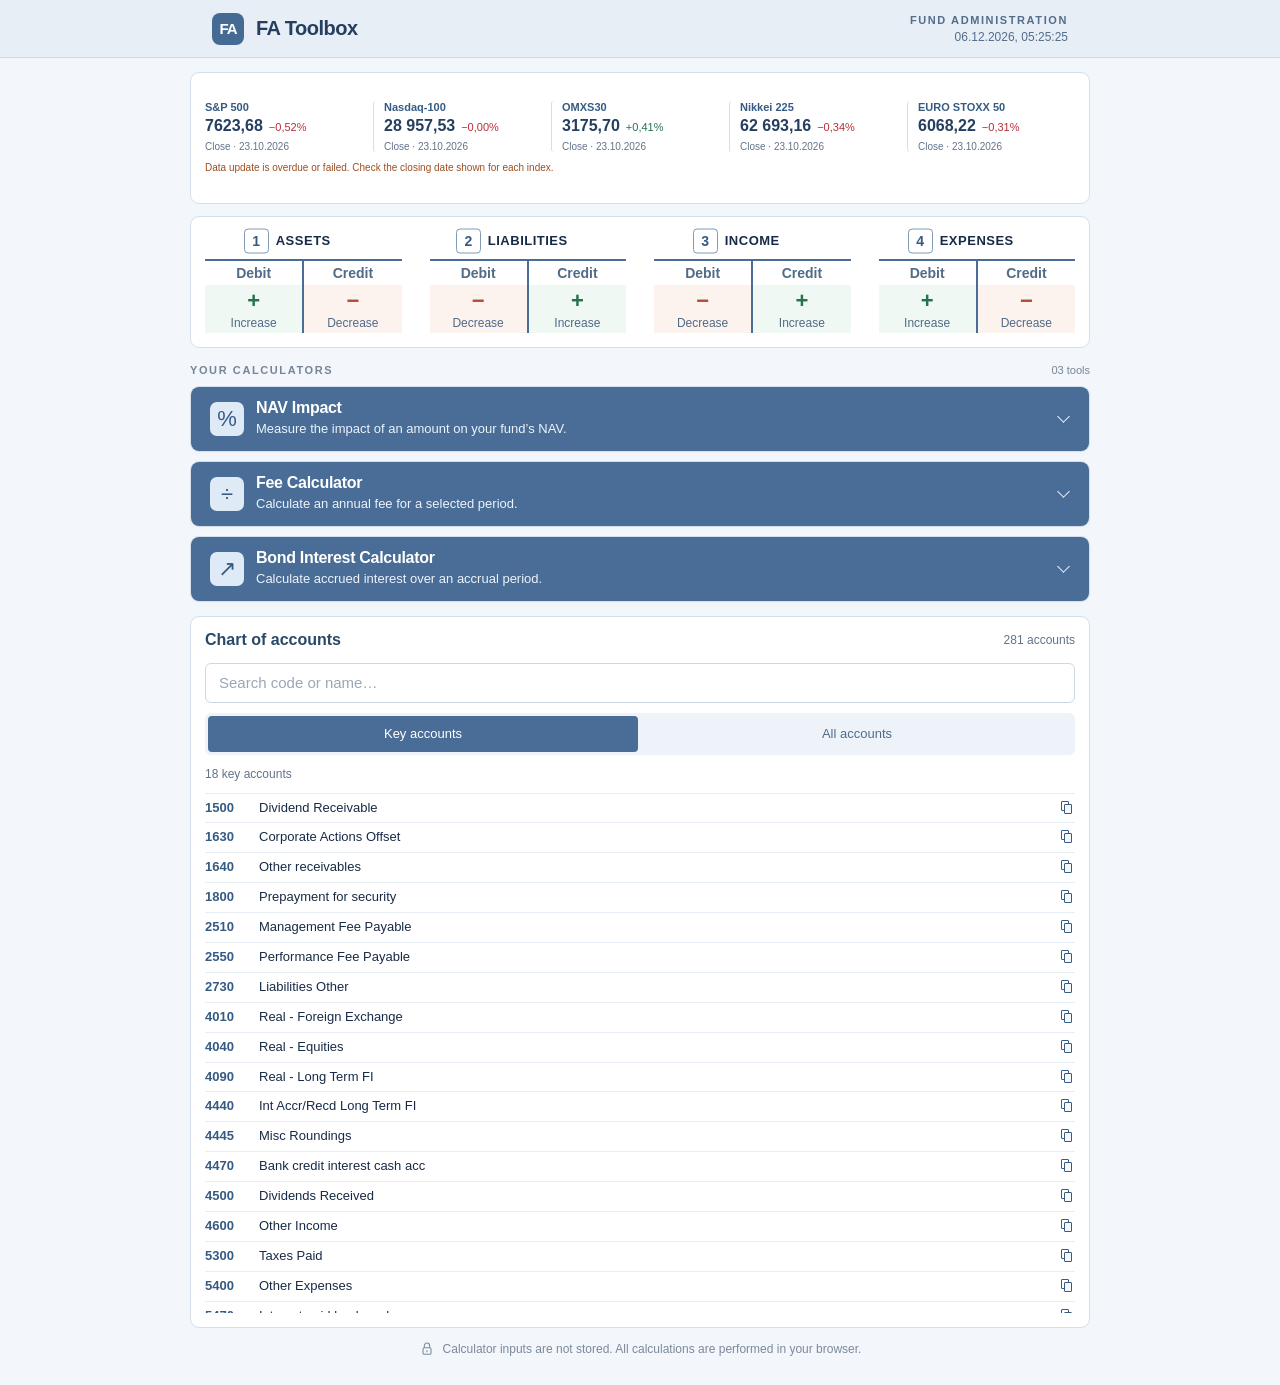
==== FAtoolbox/index.html @ 7e21cf4a "Balance index and debit-credit reference panels at equal desktop heights" ====
<!doctype html>
<html lang="en">
<head>
  <meta charset="utf-8">
  <meta name="viewport" content="width=device-width, initial-scale=1">
  <meta name="description" content="Simple, private calculators for NAV impact, annual fees and accrued bond interest.">
  <title>FA Toolbox</title>
  <link rel="icon" href="data:image/svg+xml,%3Csvg xmlns='http://www.w3.org/2000/svg' viewBox='0 0 40 40'%3E%3Crect width='40' height='40' rx='10' fill='%232557df'/%3E%3Cpath d='M12 29V11h17v4H17v4h10v4H17v6' fill='white'/%3E%3C/svg%3E">
  <link rel="stylesheet" href="css/style.css?v=20261026-6">
  <script src="js/utils.js" defer></script>
  <script src="js/calculators/nav-impact.js" defer></script>
  <script src="js/calculators/fee-calculator.js" defer></script>
  <script src="js/calculators/bond-interest.js" defer></script>
  <script src="data/accounts.js" defer></script>
  <script src="js/chart-of-accounts.js?v=20261026-1" defer></script>
  <script src="js/indices-chart.js?v=20261026-5" defer></script>
  <script src="js/app.js?v=20261026-1" defer></script>
</head>
<body>
  <header class="topbar"><div class="brand"><span class="brand-mark" aria-hidden="true">FA</span><h1>FA Toolbox</h1></div><div class="topbar-info"><span class="top-note">FUND ADMINISTRATION</span><time id="current-datetime" class="current-datetime" aria-label="Local date and time"></time></div></header>
  <main class="toolbox-layout">
    <div class="workspace-column">
    <section class="indices-panel" aria-labelledby="indices-title">
      <h2 id="indices-title" class="sr-only">Previous trading-day index closes</h2>
      <div id="indices-values" class="indices-values"></div>
      <p id="indices-status" class="chart-status sr-only" role="status">Loading previous trading-day closes…</p>
    </section>
    <section class="account-reference" lang="en" aria-label="Debit and credit reference">
      <div class="accounts-panel">
        <div class="account-grid">
          <div class="account-card">
            <h3><span class="account-title-anchor"><span class="account-number">1</span><span class="account-name">Assets</span></span></h3>
            <table class="account-sides"><caption class="sr-only">Increases and decreases in assets</caption><thead><tr><th scope="col">Debit</th><th scope="col">Credit</th></tr></thead><tbody><tr><td class="increase"><span aria-hidden="true">+</span>Increase</td><td class="decrease"><span aria-hidden="true">−</span>Decrease</td></tr></tbody></table>
          </div>
          <div class="account-card">
            <h3><span class="account-title-anchor"><span class="account-number">2</span><span class="account-name">Liabilities</span></span></h3>
            <table class="account-sides"><caption class="sr-only">Increases and decreases in liabilities</caption><thead><tr><th scope="col">Debit</th><th scope="col">Credit</th></tr></thead><tbody><tr><td class="decrease"><span aria-hidden="true">−</span>Decrease</td><td class="increase"><span aria-hidden="true">+</span>Increase</td></tr></tbody></table>
          </div>
          <div class="account-card">
            <h3><span class="account-title-anchor"><span class="account-number">3</span><span class="account-name">Income</span></span></h3>
            <table class="account-sides"><caption class="sr-only">Increases and decreases in income</caption><thead><tr><th scope="col">Debit</th><th scope="col">Credit</th></tr></thead><tbody><tr><td class="decrease"><span aria-hidden="true">−</span>Decrease</td><td class="increase"><span aria-hidden="true">+</span>Increase</td></tr></tbody></table>
          </div>
          <div class="account-card">
            <h3><span class="account-title-anchor"><span class="account-number">4</span><span class="account-name">Expenses</span></span></h3>
            <table class="account-sides"><caption class="sr-only">Increases and decreases in expenses</caption><thead><tr><th scope="col">Debit</th><th scope="col">Credit</th></tr></thead><tbody><tr><td class="increase"><span aria-hidden="true">+</span>Increase</td><td class="decrease"><span aria-hidden="true">−</span>Decrease</td></tr></tbody></table>
          </div>
        </div>
      </div>
    </section>
    <div class="section-label"><span>YOUR CALCULATORS</span><span id="tool-count">00 tools</span></div>
    <div id="calculators"></div>
    <noscript><p>Please enable JavaScript to use these calculators. All calculations run in your browser.</p></noscript>
    </div>
    <aside class="chart-panel" aria-labelledby="chart-title">
      <div class="chart-header"><h2 id="chart-title">Chart of accounts</h2><span class="chart-count" id="chart-count">0 accounts</span></div>
      <label class="sr-only" for="account-search">Search all accounts by code or name</label>
      <input type="search" id="account-search" placeholder="Search code or name…" autocomplete="off" aria-controls="chart-list">
      <div class="chart-filters" role="group" aria-label="Accounts to display"><button type="button" id="chart-key" aria-pressed="true">Key accounts</button><button type="button" id="chart-all" aria-pressed="false">All accounts</button></div>
      <p class="chart-status" id="chart-status" role="status"></p>
      <ul class="chart-list" id="chart-list" aria-label="Accounts"></ul>
    </aside>
    <footer><svg viewBox="0 0 24 24" fill="none" stroke="currentColor" stroke-width="1.6" aria-hidden="true"><rect x="6" y="10" width="12" height="10" rx="2"/><path d="M8 10V7a4 4 0 0 1 8 0v3m-4 4v3"/></svg><span>Calculator inputs are not stored. All calculations are performed in your browser.</span></footer>
  </main>
  <div id="copy-notification" class="copy-notification" role="status" aria-atomic="true"></div>
</body>
</html>
---- FAtoolbox/css/style.css ----
:root {
  font-family:Inter,"Segoe UI",Arial,sans-serif;
  color:#182b46;
  background:#f3f6fa;
  font-synthesis:none;
  --blue:#386494;
  --muted:#62738a;
  --border:#d5dfeb;
}

* {
  box-sizing:border-box;
}

body {
  margin:0;
}

button,input,select {
  font:inherit;
}

button {
  cursor:pointer;
}

button:focus-visible,input:focus-visible,select:focus-visible {
  outline:3px solid #8ab0ff;
  outline-offset:3px;
}

[hidden] {
  display:none!important;
}

.topbar {
  min-height:58px;
  background:#fff;
  border-bottom:1px solid var(--border);
  padding:0 max(6%,calc((100vw - 1120px)/2));
  display:flex;
  align-items:center;
  justify-content:space-between;
}

.brand {
  display:flex;
  align-items:center;
  gap:12px;
  font-size:18px;
  font-weight:700;
  letter-spacing:-.5px;
}

.brand-mark {
  display:grid;
  place-items:center;
  width:32px;
  height:32px;
  background:var(--blue);
  color:white;
  border-radius:10px;
  font-size:15px;
  letter-spacing:-1px;
}

.top-note,.section-label {
  font-size:12px;
  font-weight:650;
  letter-spacing:1.6px;
}

.top-note {
  color:#8490a2;
  font-size:11px;
}

main {
  max-width:1032px;
  margin:auto;
  padding:16px 28px 16px;
}

h1 {
  font-size:20px;
  letter-spacing:-.5px;
  margin:0;
  font-weight:700;
}

.section-label {
  margin:16px 0 10px;
  display:flex;
  justify-content:space-between;
  color:#778498;
  font-size:11px;
}

.section-label span:last-child {
  letter-spacing:0;
  font-weight:400;
}

.calculator {
  border:1px solid var(--border);
  border-radius:14px;
  background:white;
  margin-bottom:10px;
  overflow:hidden;
  box-shadow:0 3px 8px #21375203;
}

.calculator h2 {
  margin:0;
}

.calculator:has(.accordion[aria-expanded=true]) {
  box-shadow:0 8px 28px #21375207;
}

.accordion {
  border:0;
  background:#e5edfb;
  color:inherit;
  width:100%;
  display:flex;
  align-items:center;
  gap:12px;
  padding:11px 16px;
  text-align:left;
}

.accordion:hover {
  background:#d9e5fa;
}

.accordion[aria-expanded=true] {
  background:#cfdef8;
}

.tool-icon {
  width:38px;
  height:38px;
  flex-shrink:0;
  border-radius:11px;
  background:#f0f4fb;
  display:grid;
  place-items:center;
  color:#657b9c;
  font-size:22px;
  font-weight:500;
}

.accordion[aria-expanded=true] .tool-icon {
  background:#eaf0ff;
  color:var(--blue);
}

.heading-copy {
  flex:1;
}

.heading-copy strong {
  display:block;
  font-size:16px;
  font-weight:650;
  letter-spacing:-.3px;
}

.heading-copy small {
  display:block;
  font-size:14px;
  color:var(--muted);
  font-weight:400;
  margin-top:3px;
  line-height:1.45;
}

.chevron {
  width:9px;
  height:9px;
  border-right:1.7px solid #71839b;
  border-bottom:1.7px solid #71839b;
  transform:rotate(45deg);
  margin-right:5px;
  margin-top:-5px;
}

.accordion[aria-expanded=true] .chevron {
  transform:rotate(225deg);
  margin-top:5px;
}

.panel {
  border-top:1px solid #edf0f5;
  padding:14px 16px;
  display:grid;
  grid-template-columns:minmax(0, 1fr);
  align-items:start;
  gap:12px;
}

.inputs {
  min-width:0;
}

.fields {
  display:grid;
  grid-template-columns:1fr 1fr;
  gap:10px 12px;
}

.field {
  min-width:0;
}

.mode-choice {
  border:0;
  padding:0;
  margin:12px 0 8px;
  display:flex;
  flex-wrap:wrap;
  gap:8px 18px;
}

.mode-choice legend {
  font-size:14px;
  font-weight:600;
  margin-bottom:6px;
}

.mode-choice label {
  display:flex;
  align-items:center;
  gap:7px;
  margin:0;
  min-height:32px;
  cursor:pointer;
  font-weight:400;
}

.mode-choice input {
  width:16px;
  height:16px;
  min-height:0;
  margin:0;
  accent-color:var(--blue);
}

.date-fields {
  display:grid;
  grid-template-columns:repeat(2, minmax(0, 1fr));
  gap:10px 12px;
  grid-column:1/-1;
}

.days-fields {
  min-width:0;
}

label {
  display:block;
  font-size:14px;
  font-weight:600;
  margin-bottom:6px;
}

input,select {
  width:100%;
  height:40px;
  background:#fff;
  border:1px solid #d8e0eb;
  border-radius:7px;
  color:#182b46;
  padding:0 13px;
  font-size:15px;
  min-width:0;
}

input::placeholder {
  color:#9ba6b7;
}

input:hover,select:hover {
  border-color:#a6b5ca;
}

input[aria-invalid=true] {
  border-color:#c14040;
  background:#fffafa;
}

.error {
  color:#b52f36;
  font-size:13px;
  line-height:1.4;
  margin:6px 0 0;
}

.hint {
  font-size:12px;
  color:var(--muted);
  line-height:1.6;
  margin:8px 0 0;
}

.actions {
  display:flex;
  gap:10px;
  margin-top:12px;
}

button.primary,button.reset {
  border-radius:7px;
  min-height:40px;
  padding:9px 16px;
  font-size:14px;
  font-weight:600;
}

.primary {
  border:1px solid var(--blue);
  background:var(--blue);
  color:white;
  box-shadow:0 3px 6px #2859dc18;
}

.primary:hover {
  background:#1d47bc;
}

.primary span {
  padding-left:18px;
}

.reset {
  border:1px solid var(--border);
  background:white;
  color:#53637a;
}

.reset:hover {
  background:#f6f8fc;
}

.result {
  background:#f4f7fc;
  border:1px solid #e5ebf5;
  border-radius:10px;
  padding:10px 12px;
  display:flex;
  flex-wrap:wrap;
  align-items:center;
  gap:8px 20px;
  min-width:0;
}

.metrics {
  flex:1 1 260px;
  min-width:0;
}

.metric-label {
  font-size:14px;
  color:#60718b;
  margin-bottom:4px;
}

.value {
  font-size:26px;
  line-height:1.3;
  letter-spacing:-.5px;
  color:#244faf;
  font-weight:650;
  font-variant-numeric:tabular-nums;
  overflow-wrap:anywhere;
}

.metric+.metric {
  margin-top:12px;
  padding-top:12px;
  border-top:1px solid #dde5f1;
}

.metric+.metric .value {
  font-size:26px;
  color:#253d61;
}

/* Keep the two NAV measures on one row instead of stacking tall cards. */
#nav-panel .metrics {
  display:grid;
  grid-template-columns:repeat(2, minmax(0, 1fr));
  gap:8px 12px;
}

#nav-panel .metric+.metric {
  margin:0;
  padding:0;
  border:0;
}

#nav-panel .details-button {
  align-self:flex-start;
  border:0;
  background:none;
  color:var(--blue);
  font-size:13px;
  font-weight:600;
  padding:0;
  min-height:32px;
  margin-top:4px;
}

.details-button:disabled {
  color:#8e9bae;
  cursor:default;
}

.calculation {
  flex-basis:100%;
  min-width:0;
  font-size:13px;
  line-height:1.8;
  margin-top:15px;
  border-top:1px solid #dce5f1;
  padding-top:14px;
  overflow-wrap:anywhere;
}

.calculation p {
  margin:0 0 8px;
}

.calculation p:last-child {
  margin-bottom:0;
}

footer {
  display:flex;
  align-items:center;
  justify-content:center;
  gap:8px;
  color:#7c899c;
  font-size:12px;
  line-height:1.6;
  padding:12px 0;
}

footer svg {
  width:16px;
  height:16px;
  flex-shrink:0;
}

@media(max-width:700px) {
  .topbar {
    min-height:54px;
    padding:0 22px;
  }
  .top-note {
    display:none;
  }
  main {
    padding:12px 14px 16px;
  }
  .section-label {
    margin-top:12px;
  }
  .accordion {
    padding:12px 14px;
    gap:12px;
  }
  .heading-copy strong {
    font-size:16px;
  }
  .heading-copy small {
    font-size:12px;
  }
  .tool-icon {
    width:38px;
    height:38px;
    flex-shrink:0;
  }
  .panel {
    grid-template-columns:1fr;
    padding:14px;
    gap:14px;
  }
  .result {
    padding:10px 12px;
  }
  .value {
    font-size:26px;
  }
  input,select {
    min-height:44px;
    font-size:16px;
  }
  button.primary,button.reset {
    min-height:44px;
  }
  footer {
    align-items:flex-start;
    font-size:11px;
    text-align:center;
  }
}

@media(max-width:460px) {
  .date-fields {
    grid-template-columns:1fr;
  }
  .fields {
    grid-template-columns:1fr;
  }
  .field {
    grid-column:1/-1;
  }
  .actions button {
    padding:12px 17px;
  }
}

/* Slate: medium-blue calculator headings with a light, compact workspace. */
.account-reference { margin-top: 0; }
.accounts-panel { padding: 14px; background: #fff; border: 1px solid #d5dfeb; border-radius: 9px; }
.account-grid { display: grid; grid-template-columns: repeat(4, minmax(0, 1fr)); gap: 24px 28px; }
.account-card { min-width: 0; }
/* Keep the account name centered; its number sits just before it. */
.account-card h3 { position: relative; display: block; align-content: center; min-height: 40px; margin: 0 0 8px; padding: 5px 31px; text-align: center; text-transform: uppercase; letter-spacing: .5px; font-size: 13px; line-height: 1.4; overflow-wrap: anywhere; }
.account-title-anchor { position: relative; display: inline-block; max-width: 100%; }
.account-number { position: absolute; right: calc(100% + 7px); top: 50%; transform: translateY(-50%); display: grid; place-items: center; width: 25px; height: 25px; background: transparent; border: 1px solid #819ab5; border-radius: 4px; color: #365b83; font-size: 14px; font-weight: 600; letter-spacing: 0; }
.account-sides { width: 100%; table-layout: fixed; border-collapse: collapse; text-align: center; font-size: 14px; }
.account-sides th { padding: 6px; border-top: 2px solid #496d96; color: #526b87; font-weight: 600; }
.account-sides th+th, .account-sides td+td { border-left: 2px solid #496d96; }
.account-sides td { padding: 5px 2px; font-size: 12px; }
.account-sides td span { display: block; font-size: 27px; font-weight: 650; line-height: 1.2; margin-bottom: 4px; }
.increase { background: #f0f8f4; color: #526b87; }
.increase span { color: #24734d; }
.decrease { background: #fcf3ef; color: #526b87; }
.decrease span { color: #b34c32; }
.sr-only { position: absolute; width: 1px; height: 1px; padding: 0; margin: -1px; overflow: hidden; clip-path: inset(50%); white-space: nowrap; border: 0; }
@media(max-width:760px) {
  .account-grid { grid-template-columns: repeat(2, minmax(0, 1fr)); }
}
@media(max-width:360px) {
  .account-grid { grid-template-columns: 1fr; }
}

.topbar {
  min-height: 58px;
  background: #e7eef6;
  color: #243f60;
  border-bottom: 1px solid #cad8e8;
  padding: 0 max(22px, calc((100vw - 900px) / 2 + 22px));
}

.brand-mark { background: #456b95; border-radius: 8px; }
.top-note { color: #536d8b; }
main { max-width: 900px; padding: 14px 22px; }
.calculator { border-radius: 9px; margin-bottom: 9px; }
.accordion {
  background: #496d96;
  padding: 12px 16px;
  border-left: 3px solid transparent;
}
.accordion:hover { background: #406389; }
.accordion[aria-expanded=true] {
  background: #365b83;
  border-left-color: #a8cefa;
}
.heading-copy strong { color: #ffffff; }
.heading-copy small { color: #edf3fc; font-size: 13px; }
.chevron { border-color: #edf3fc; }
.tool-icon {
  width: 34px;
  height: 34px;
  border-radius: 7px;
  background: #dfeaf7;
  color: #365b83;
}
.accordion[aria-expanded=true] .tool-icon { background: #dfeaf7; color: #234b76; }
.panel { padding: 14px 19px; border-top-color: #d5dfeb; }
input, select { border-radius: 6px; border-color: #ccd8e6; }
.primary { background: #386494; border-color: #386494; box-shadow: none; }
.primary:hover { background: #2a507b; }
.result { background: #edf3f9; border-color: #d4e1ef; border-radius: 7px; }
.value, .metric+.metric .value { color: #2d537d; font-size: 25px; }
.metric-label { color: #526b87; }
.details-button { color: #305b89; }

@media(max-width:700px) {
  .topbar { padding: 0 18px; }
  main { padding: 12px 14px; }
  .panel { padding: 12px; }
}


/* Side reference stays independent of the calculator accordions. */
main.toolbox-layout { position: relative; max-width: none; width: 100%; }
.workspace-column { width: 100%; max-width: 900px; min-width: 0; margin: 0 auto; }
.toolbox-layout > footer { max-width: 900px; margin: 0 auto; }
.chart-panel { background: #fff; border: 1px solid #d5dfeb; border-radius: 9px; padding: 14px; min-width: 0; }
.chart-header { display: flex; flex-wrap: wrap; align-items: center; justify-content: space-between; gap: 6px; margin-bottom: 14px; }
.chart-header h2 { font-size: 16px; color: #294967; margin: 0; }
.chart-count { font-size: 12px; color: #62738a; }
.chart-filters { display: flex; gap: 4px; background: #eef3f9; border-radius: 6px; padding: 3px; margin: 10px 0; }
.chart-filters button { flex: 1; min-height: 36px; padding: 6px; border: 0; border-radius: 4px; background: transparent; color: #526b87; font-size: 13px; }
.chart-filters button[aria-pressed="true"] { background: #496d96; color: white; }
.chart-status { color: #62738a; font-size: 12px; line-height: 1.5; margin: 10px 0; }
.chart-list { list-style: none; padding: 0; margin: 0; max-height: 600px; overflow-y: auto; }
.chart-list li { display: grid; grid-template-columns: minmax(46px, auto) minmax(0, 1fr) auto; align-items: start; gap: 8px; padding: 6px 0; border-top: 1px solid #e7edf4; font-size: 13px; line-height: 1.3; overflow-wrap: anywhere; }
.chart-account-name { min-width: 0; white-space: nowrap; overflow: hidden; text-overflow: ellipsis; }
.chart-copy { position: relative; display: grid; place-items: center; border: 0; border-radius: 2px; background: transparent; color: #365b83; width: 16px; height: 16px; padding: 0; font-size: 12px; line-height: 1; }
.chart-copy::before, .chart-copy::after { content: ""; position: absolute; width: 6px; height: 8px; border: 1px solid currentColor; border-radius: 1px; }
.chart-copy::before { transform: translate(-2px, -2px); }
.chart-copy::after { background: #f4f7fc; transform: translate(1px, 1px); }
.chart-copy[data-state]::before { display: none; }
.chart-copy[data-state]::after { position: static; width: auto; height: auto; border: 0; background: transparent; transform: none; }
.chart-copy[data-state="copied"]::after { content: "\2713"; }
.chart-copy[data-state="error"]::after { content: "!"; }
.chart-copy:hover { background: #e5edfb; }
.chart-copy:disabled { cursor: wait; }
.clipboard-input { position: fixed; left: -9999px; top: 0; }
.copy-notification { position: fixed; top: 72px; right: 18px; z-index: 100; max-width: calc(100vw - 36px); padding: 12px 16px; border-radius: 7px; background: #365b83; color: #fff; box-shadow: 0 4px 16px #182b4633; font-size: 14px; line-height: 1.5; font-weight: 600; opacity: 0; visibility: hidden; pointer-events: none; }
.copy-notification.is-visible { opacity: 1; visibility: visible; }
.copy-notification.is-error { background: #963b40; }
.topbar-info { display: flex; flex-direction: column; align-items: flex-end; gap: 4px; padding: 8px 0; }
.current-datetime { color: #536d8b; font-size: 12px; font-variant-numeric: tabular-nums; white-space: nowrap; }
@media(max-width:460px) {
  .topbar { gap: 10px; }
  .current-datetime { font-size: 11px; }
}
.chart-code { font-variant-numeric: tabular-nums; color: #365b83; font-weight: 650; }
.indices-panel { margin: 0 0 12px; padding: 10px 4px; background: #fff; border: 1px solid var(--border); border-radius: 9px; }
.indices-values { display: grid; grid-template-columns: repeat(5, minmax(0, 1fr)); }
.index-card { display: block; min-width: 0; padding: 0 10px; color: inherit; text-decoration: none; border-radius: 3px; }
.index-card:hover { background: #f4f7fc; }
.index-card:hover h3 { text-decoration: underline; text-underline-offset: 2px; }
.index-card:focus-visible { outline: 3px solid #8ab0ff; outline-offset: 3px; }
.index-card + .index-card { border-left: 1px solid var(--border); }
.index-card h3 { margin: 0 0 4px; color: #365b83; font-size: 11px; }
.index-card p { margin: 4px 0 0; font-variant-numeric: tabular-nums; }
.index-card .index-close { display: inline; margin: 0; font-size: 16px; font-weight: 650; color: #243f60; white-space: nowrap; }
.index-card .index-change { display: inline-block; margin: 0 0 0 6px; font-size: 11px; line-height: 1.5; white-space: nowrap; }
.index-card .index-date { margin-top: 5px; font-size: 10px; color: var(--muted); }
.indices-panel .chart-status { margin: 8px 10px 0; font-size: 10px; }
.index-change.is-positive { color: #24734d; }
.index-change.is-negative { color: #b52f36; }
.index-change.is-unchanged { color: var(--muted); }
@media(max-width:760px) {
  .indices-values { grid-template-columns: repeat(2, minmax(0, 1fr)); gap: 10px 0; }
  .index-card:nth-child(odd) { border-left: 0; }
}
.indices-warning { color: #9b4e20; }
@media(min-width:761px) {
  .indices-panel, .accounts-panel { height: 132px; }
  .indices-panel { display: flex; flex-direction: column; justify-content: center; }
  .accounts-panel { padding: 10px 14px; }
  .account-card h3 { min-height: 28px; margin-bottom: 4px; padding: 2px 31px; }
  .account-sides th { padding: 4px; }
  .account-sides td { padding: 3px 2px; }
  .account-sides td span { font-size: 22px; margin-bottom: 2px; }
}
@media(min-width:1600px) {
  .chart-panel {
    position: absolute;
    top: 16px;
    left: calc(50% + 472px);
    width: 290px;
  }
}
@media(max-width:1599px) {
  .chart-panel { width: 100%; max-width: 900px; margin: 14px auto 0; }
  .chart-list { max-height: 520px; }
}
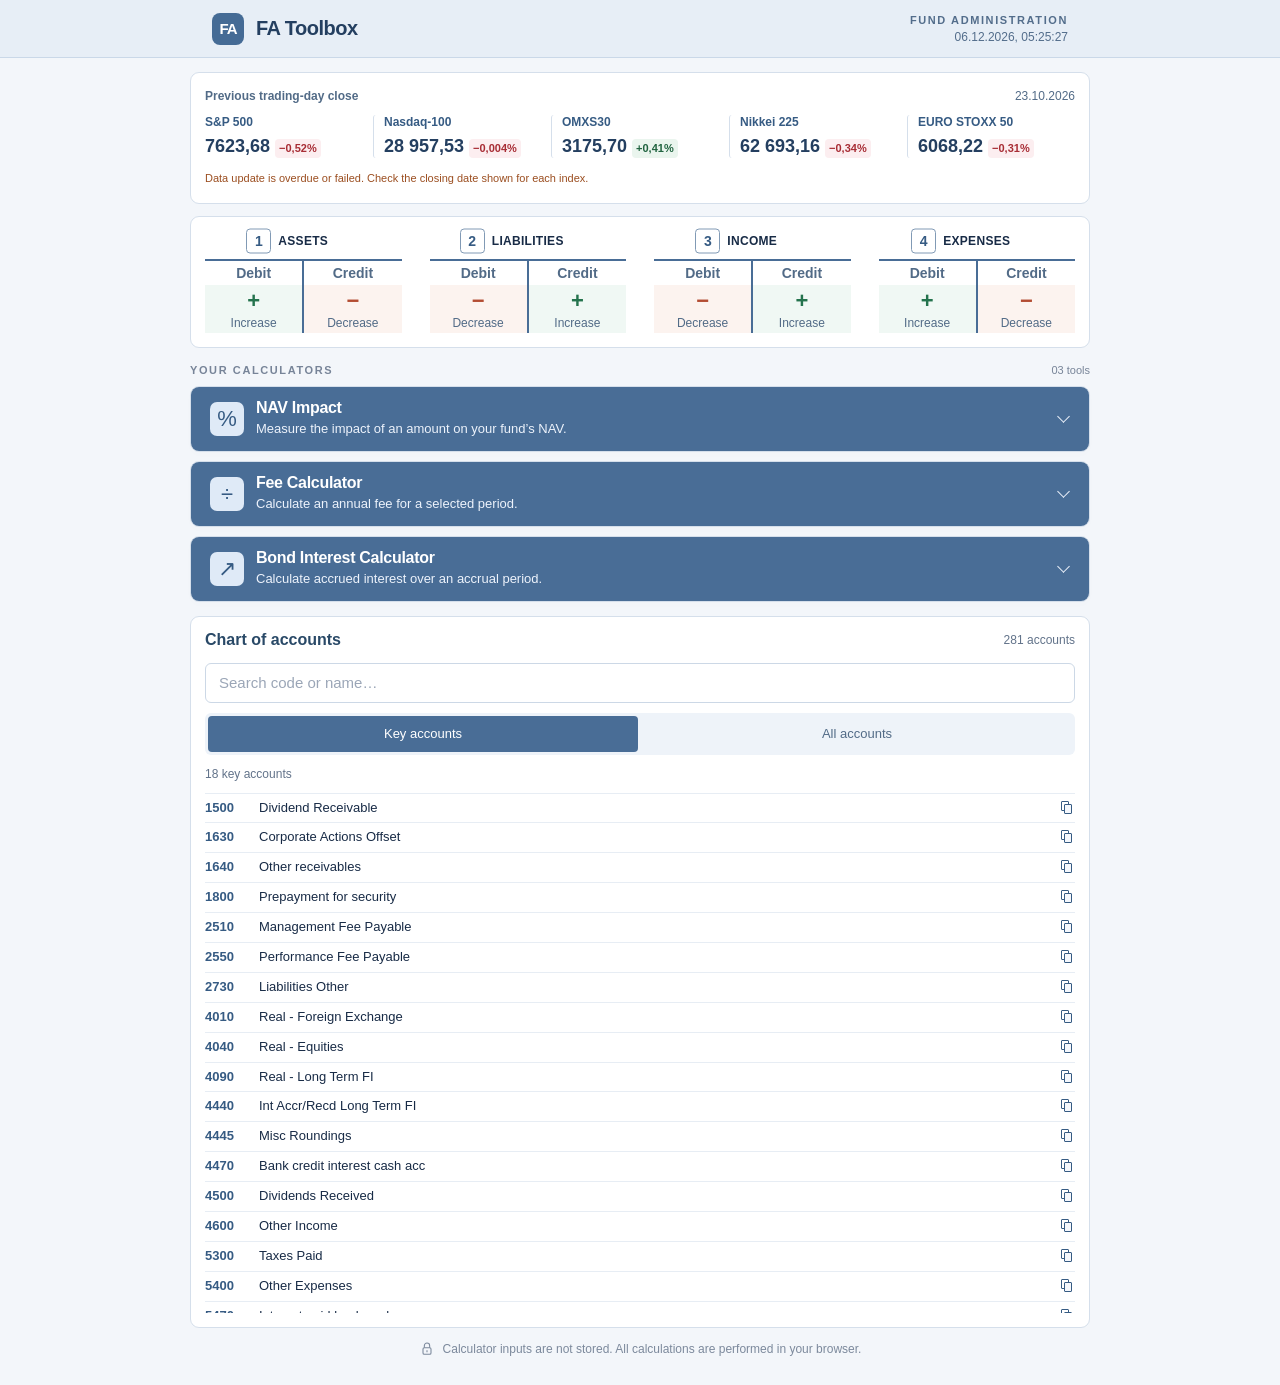
==== commit 3933839c: "Improve index hierarchy, shared close date and smaller account headings" ====
--- a/FAtoolbox/index.html
+++ b/FAtoolbox/index.html
@@ -6,14 +6,14 @@
   <meta name="description" content="Simple, private calculators for NAV impact, annual fees and accrued bond interest.">
   <title>FA Toolbox</title>
   <link rel="icon" href="data:image/svg+xml,%3Csvg xmlns='http://www.w3.org/2000/svg' viewBox='0 0 40 40'%3E%3Crect width='40' height='40' rx='10' fill='%232557df'/%3E%3Cpath d='M12 29V11h17v4H17v4h10v4H17v6' fill='white'/%3E%3C/svg%3E">
-  <link rel="stylesheet" href="css/style.css?v=20261026-6">
+  <link rel="stylesheet" href="css/style.css?v=20261026-7">
   <script src="js/utils.js" defer></script>
   <script src="js/calculators/nav-impact.js" defer></script>
   <script src="js/calculators/fee-calculator.js" defer></script>
   <script src="js/calculators/bond-interest.js" defer></script>
   <script src="data/accounts.js" defer></script>
   <script src="js/chart-of-accounts.js?v=20261026-1" defer></script>
-  <script src="js/indices-chart.js?v=20261026-5" defer></script>
+  <script src="js/indices-chart.js?v=20261026-7" defer></script>
   <script src="js/app.js?v=20261026-1" defer></script>
 </head>
 <body>
@@ -21,7 +21,7 @@
   <main class="toolbox-layout">
     <div class="workspace-column">
     <section class="indices-panel" aria-labelledby="indices-title">
-      <h2 id="indices-title" class="sr-only">Previous trading-day index closes</h2>
+      <div class="indices-header"><h2 id="indices-title">Previous trading-day close</h2><span id="indices-date"></span></div>
       <div id="indices-values" class="indices-values"></div>
       <p id="indices-status" class="chart-status sr-only" role="status">Loading previous trading-day closes…</p>
     </section>
--- a/FAtoolbox/css/style.css
+++ b/FAtoolbox/css/style.css
@@ -635,19 +635,22 @@
 .chart-code { font-variant-numeric: tabular-nums; color: #365b83; font-weight: 650; }
 .indices-panel { margin: 0 0 12px; padding: 10px 4px; background: #fff; border: 1px solid var(--border); border-radius: 9px; }
 .indices-values { display: grid; grid-template-columns: repeat(5, minmax(0, 1fr)); }
+.indices-header { display: flex; align-items: center; justify-content: space-between; gap: 12px; margin: 0 10px 12px; }
+.indices-header h2 { margin: 0; color: #526b87; font-size: 12px; font-weight: 600; }
+.indices-header span { color: #526b87; font-size: 12px; font-variant-numeric: tabular-nums; }
 .index-card { display: block; min-width: 0; padding: 0 10px; color: inherit; text-decoration: none; border-radius: 3px; }
 .index-card:hover { background: #f4f7fc; }
 .index-card:hover h3 { text-decoration: underline; text-underline-offset: 2px; }
 .index-card:focus-visible { outline: 3px solid #8ab0ff; outline-offset: 3px; }
 .index-card + .index-card { border-left: 1px solid var(--border); }
-.index-card h3 { margin: 0 0 4px; color: #365b83; font-size: 11px; }
+.index-card h3 { margin: 0 0 6px; color: #365b83; font-size: 12px; font-weight: 600; }
 .index-card p { margin: 4px 0 0; font-variant-numeric: tabular-nums; }
-.index-card .index-close { display: inline; margin: 0; font-size: 16px; font-weight: 650; color: #243f60; white-space: nowrap; }
-.index-card .index-change { display: inline-block; margin: 0 0 0 6px; font-size: 11px; line-height: 1.5; white-space: nowrap; }
+.index-card .index-close { display: inline; margin: 0; font-size: 18px; font-weight: 650; color: #243f60; white-space: nowrap; }
+.index-card .index-change { display: inline-block; margin: 4px 0 0 5px; padding: 2px 4px; border-radius: 4px; font-size: 11px; font-weight: 600; line-height: 1.4; white-space: nowrap; }
 .index-card .index-date { margin-top: 5px; font-size: 10px; color: var(--muted); }
-.indices-panel .chart-status { margin: 8px 10px 0; font-size: 10px; }
-.index-change.is-positive { color: #24734d; }
-.index-change.is-negative { color: #b52f36; }
+.indices-panel .chart-status { margin: 12px 10px 0; font-size: 11px; }
+.index-change.is-positive { color: #216440; background: #eaf5ee; }
+.index-change.is-negative { color: #a82d35; background: #fceef0; }
 .index-change.is-unchanged { color: var(--muted); }
 @media(max-width:760px) {
   .indices-values { grid-template-columns: repeat(2, minmax(0, 1fr)); gap: 10px 0; }
@@ -658,7 +661,7 @@
   .indices-panel, .accounts-panel { height: 132px; }
   .indices-panel { display: flex; flex-direction: column; justify-content: center; }
   .accounts-panel { padding: 10px 14px; }
-  .account-card h3 { min-height: 28px; margin-bottom: 4px; padding: 2px 31px; }
+  .account-card h3 { min-height: 28px; margin-bottom: 4px; padding: 2px 31px; font-size: 12px; letter-spacing: .3px; font-weight: 600; }
   .account-sides th { padding: 4px; }
   .account-sides td { padding: 3px 2px; }
   .account-sides td span { font-size: 22px; margin-bottom: 2px; }
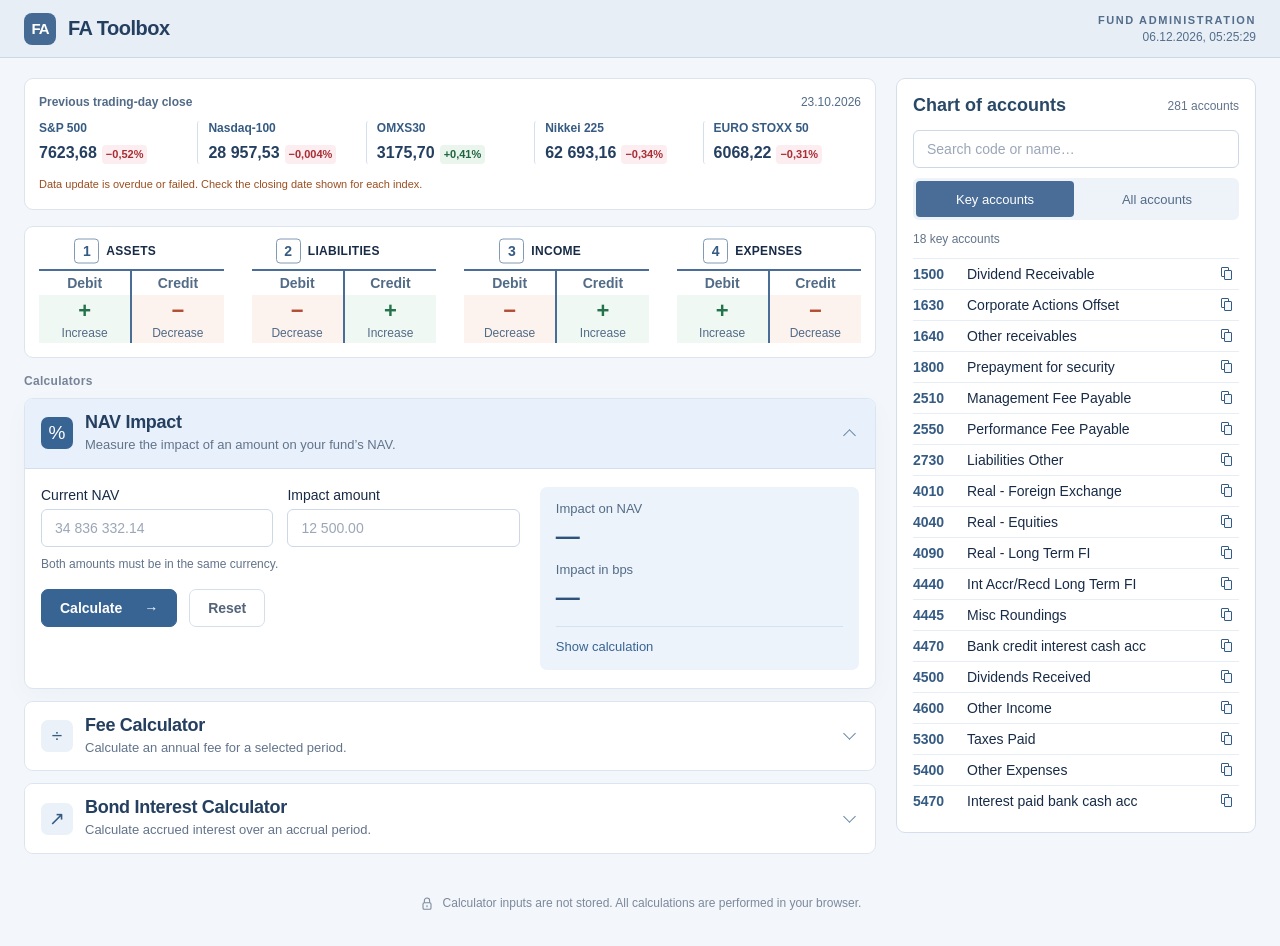
==== commit 54d75380: "Apply balanced workbench layout and restrained typography" ====
--- a/FAtoolbox/index.html
+++ b/FAtoolbox/index.html
@@ -6,7 +6,7 @@
   <meta name="description" content="Simple, private calculators for NAV impact, annual fees and accrued bond interest.">
   <title>FA Toolbox</title>
   <link rel="icon" href="data:image/svg+xml,%3Csvg xmlns='http://www.w3.org/2000/svg' viewBox='0 0 40 40'%3E%3Crect width='40' height='40' rx='10' fill='%232557df'/%3E%3Cpath d='M12 29V11h17v4H17v4h10v4H17v6' fill='white'/%3E%3C/svg%3E">
-  <link rel="stylesheet" href="css/style.css?v=20261026-7">
+  <link rel="stylesheet" href="css/style.css?v=20261026-8">
   <script src="js/utils.js" defer></script>
   <script src="js/calculators/nav-impact.js" defer></script>
   <script src="js/calculators/fee-calculator.js" defer></script>
@@ -14,7 +14,7 @@
   <script src="data/accounts.js" defer></script>
   <script src="js/chart-of-accounts.js?v=20261026-1" defer></script>
   <script src="js/indices-chart.js?v=20261026-7" defer></script>
-  <script src="js/app.js?v=20261026-1" defer></script>
+  <script src="js/app.js?v=20261026-8" defer></script>
 </head>
 <body>
   <header class="topbar"><div class="brand"><span class="brand-mark" aria-hidden="true">FA</span><h1>FA Toolbox</h1></div><div class="topbar-info"><span class="top-note">FUND ADMINISTRATION</span><time id="current-datetime" class="current-datetime" aria-label="Local date and time"></time></div></header>
@@ -47,7 +47,7 @@
         </div>
       </div>
     </section>
-    <div class="section-label"><span>YOUR CALCULATORS</span><span id="tool-count">00 tools</span></div>
+    <div class="section-label"><span>Calculators</span><span id="tool-count" hidden>00 tools</span></div>
     <div id="calculators"></div>
     <noscript><p>Please enable JavaScript to use these calculators. All calculations run in your browser.</p></noscript>
     </div>
--- a/FAtoolbox/css/style.css
+++ b/FAtoolbox/css/style.css
@@ -598,9 +598,9 @@
 
 
 /* Side reference stays independent of the calculator accordions. */
-main.toolbox-layout { position: relative; max-width: none; width: 100%; }
-.workspace-column { width: 100%; max-width: 900px; min-width: 0; margin: 0 auto; }
-.toolbox-layout > footer { max-width: 900px; margin: 0 auto; }
+main.toolbox-layout { display: grid; grid-template-columns: minmax(0, 1fr) 360px; align-items: start; gap: 16px 20px; max-width: 1440px; width: 100%; margin: 0 auto; padding: 20px 24px; }
+.workspace-column { min-width: 0; }
+.toolbox-layout > footer { grid-column: 1 / -1; margin: 0; }
 .chart-panel { background: #fff; border: 1px solid #d5dfeb; border-radius: 9px; padding: 14px; min-width: 0; }
 .chart-header { display: flex; flex-wrap: wrap; align-items: center; justify-content: space-between; gap: 6px; margin-bottom: 14px; }
 .chart-header h2 { font-size: 16px; color: #294967; margin: 0; }
@@ -666,16 +666,66 @@
   .account-sides td { padding: 3px 2px; }
   .account-sides td span { font-size: 22px; margin-bottom: 2px; }
 }
-@media(min-width:1600px) {
-  .chart-panel {
-    position: absolute;
-    top: 16px;
-    left: calc(50% + 472px);
-    width: 290px;
-  }
-}
-@media(max-width:1599px) {
-  .chart-panel { width: 100%; max-width: 900px; margin: 14px auto 0; }
+/* Balanced workbench: one centered grid and a restrained type scale. */
+.topbar { padding: 0 max(24px, calc((100vw - 1440px) / 2 + 24px)); }
+.chart-panel { position: sticky; top: 16px; padding: 16px; }
+.chart-header h2 { font-size: 18px; }
+.chart-list { max-height: min(680px, calc(100vh - 230px)); }
+.chart-list li { align-items: center; padding: 3px 0; font-size: 14px; min-height: 30px; }
+.chart-copy { width: 24px; height: 24px; }
+.indices-panel, .accounts-panel { border-color: #dce5ef; }
+.indices-panel { margin-bottom: 16px; }
+.index-card h3 { font-size: 12px; }
+.index-card .index-close { font-size: 16px; }
+.index-card .index-change { font-size: 11px; }
+.section-label { font-size: 12px; letter-spacing: .3px; margin: 16px 0 10px; }
+.calculator { border-color: #dce5ef; box-shadow: none; margin-bottom: 12px; }
+.accordion { background: #fff; padding: 13px 16px; border-left: 0; }
+.accordion:hover { background: #f4f7fb; }
+.accordion[aria-expanded=true] { background: #e8f1fb; border-left-color: transparent; }
+.heading-copy strong { font-size: 18px; color: #243f60; font-weight: 650; }
+.heading-copy small { color: #62738a; font-size: 13px; }
+.chevron { border-color: #6683a3; }
+.tool-icon { width: 32px; height: 32px; font-size: 19px; background: #eaf1f8; }
+.accordion[aria-expanded=true] .tool-icon { background: #386494; color: #fff; }
+.panel { grid-template-columns: minmax(0, 1.5fr) minmax(230px, 1fr); gap: 20px; padding: 18px 16px; }
+.fields { gap: 10px 14px; }
+label, .mode-choice legend { font-size: 14px; font-weight: 500; }
+input, select { height: 38px; font-size: 14px; }
+.hint { font-size: 12px; line-height: 1.5; }
+button.primary, button.reset { min-height: 38px; font-size: 14px; padding: 8px 18px; }
+.actions { gap: 12px; margin-top: 16px; }
+.result { display: block; padding: 14px 16px; background: #edf3fa; border: 0; }
+.metrics { min-width: 0; }
+#nav-panel .metrics { display: block; }
+.metric-label { font-size: 13px; }
+.value, .metric+.metric .value { font-size: 24px; line-height: 1.35; font-weight: 600; }
+.metric+.metric, #nav-panel .metric+.metric { border: 0; padding: 0; margin-top: 10px; }
+.details-button, #nav-panel .details-button { display: block; background: none; border: 0; border-top: 1px solid #d4e1ef; color: #386494; font-size: 13px; font-weight: 500; padding: 10px 0 0; margin-top: 12px; min-height: 30px; width: 100%; text-align: left; }
+.details-button:disabled { color: #62738a; }
+.calculation { margin-top: 10px; padding-top: 10px; font-size: 12px; line-height: 1.6; }
+@media(max-width:1199px) {
+  main.toolbox-layout { grid-template-columns: minmax(0, 1fr) 300px; gap: 16px; padding: 16px; }
+  .panel { grid-template-columns: 1fr; }
+  #nav-panel .metrics { display: grid; grid-template-columns: repeat(2, minmax(0, 1fr)); }
+  #nav-panel .metric+.metric { margin-top: 0; }
+  .index-card { padding: 0 7px; }
+  .index-card .index-close { font-size: 15px; }
+}
+@media(max-width:999px) {
+  main.toolbox-layout { display: block; max-width: 900px; }
+  .chart-panel { position: static; margin-top: 16px; }
   .chart-list { max-height: 520px; }
 }
-
+@media(max-width:700px) {
+  main.toolbox-layout { padding: 12px 14px; }
+  .topbar { padding: 0 18px; }
+  .accordion { padding: 12px; }
+  .panel { padding: 14px 12px; gap: 14px; }
+  input, select { min-height: 44px; font-size: 16px; }
+  button.primary, button.reset { min-height: 44px; }
+  .heading-copy small { font-size: 12px; }
+  .chart-list li { min-height: 36px; }
+  .chart-copy { width: 32px; height: 32px; }
+}
+
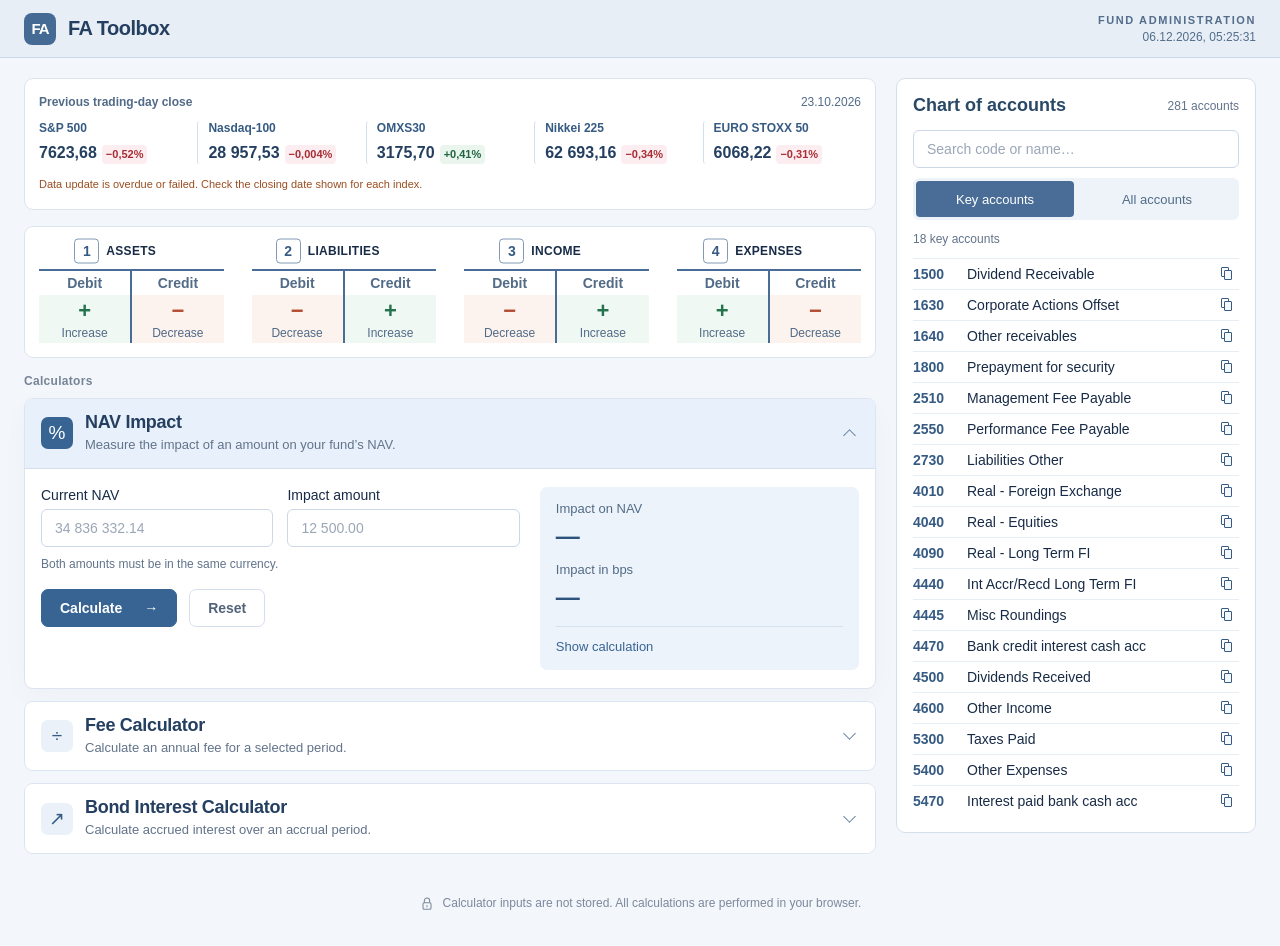
==== commit e4e3a17b: "Narrow primary workbench column while keeping account rail width" ====
--- a/FAtoolbox/index.html
+++ b/FAtoolbox/index.html
@@ -6,7 +6,7 @@
   <meta name="description" content="Simple, private calculators for NAV impact, annual fees and accrued bond interest.">
   <title>FA Toolbox</title>
   <link rel="icon" href="data:image/svg+xml,%3Csvg xmlns='http://www.w3.org/2000/svg' viewBox='0 0 40 40'%3E%3Crect width='40' height='40' rx='10' fill='%232557df'/%3E%3Cpath d='M12 29V11h17v4H17v4h10v4H17v6' fill='white'/%3E%3C/svg%3E">
-  <link rel="stylesheet" href="css/style.css?v=20261026-8">
+  <link rel="stylesheet" href="css/style.css?v=20261026-9">
   <script src="js/utils.js" defer></script>
   <script src="js/calculators/nav-impact.js" defer></script>
   <script src="js/calculators/fee-calculator.js" defer></script>
--- a/FAtoolbox/css/style.css
+++ b/FAtoolbox/css/style.css
@@ -598,7 +598,7 @@
 
 
 /* Side reference stays independent of the calculator accordions. */
-main.toolbox-layout { display: grid; grid-template-columns: minmax(0, 1fr) 360px; align-items: start; gap: 16px 20px; max-width: 1440px; width: 100%; margin: 0 auto; padding: 20px 24px; }
+main.toolbox-layout { display: grid; grid-template-columns: minmax(0, 1fr) 360px; align-items: start; gap: 16px 20px; max-width: 1320px; width: 100%; margin: 0 auto; padding: 20px 24px; }
 .workspace-column { min-width: 0; }
 .toolbox-layout > footer { grid-column: 1 / -1; margin: 0; }
 .chart-panel { background: #fff; border: 1px solid #d5dfeb; border-radius: 9px; padding: 14px; min-width: 0; }
@@ -667,7 +667,7 @@
   .account-sides td span { font-size: 22px; margin-bottom: 2px; }
 }
 /* Balanced workbench: one centered grid and a restrained type scale. */
-.topbar { padding: 0 max(24px, calc((100vw - 1440px) / 2 + 24px)); }
+.topbar { padding: 0 max(24px, calc((100vw - 1320px) / 2 + 24px)); }
 .chart-panel { position: sticky; top: 16px; padding: 16px; }
 .chart-header h2 { font-size: 18px; }
 .chart-list { max-height: min(680px, calc(100vh - 230px)); }
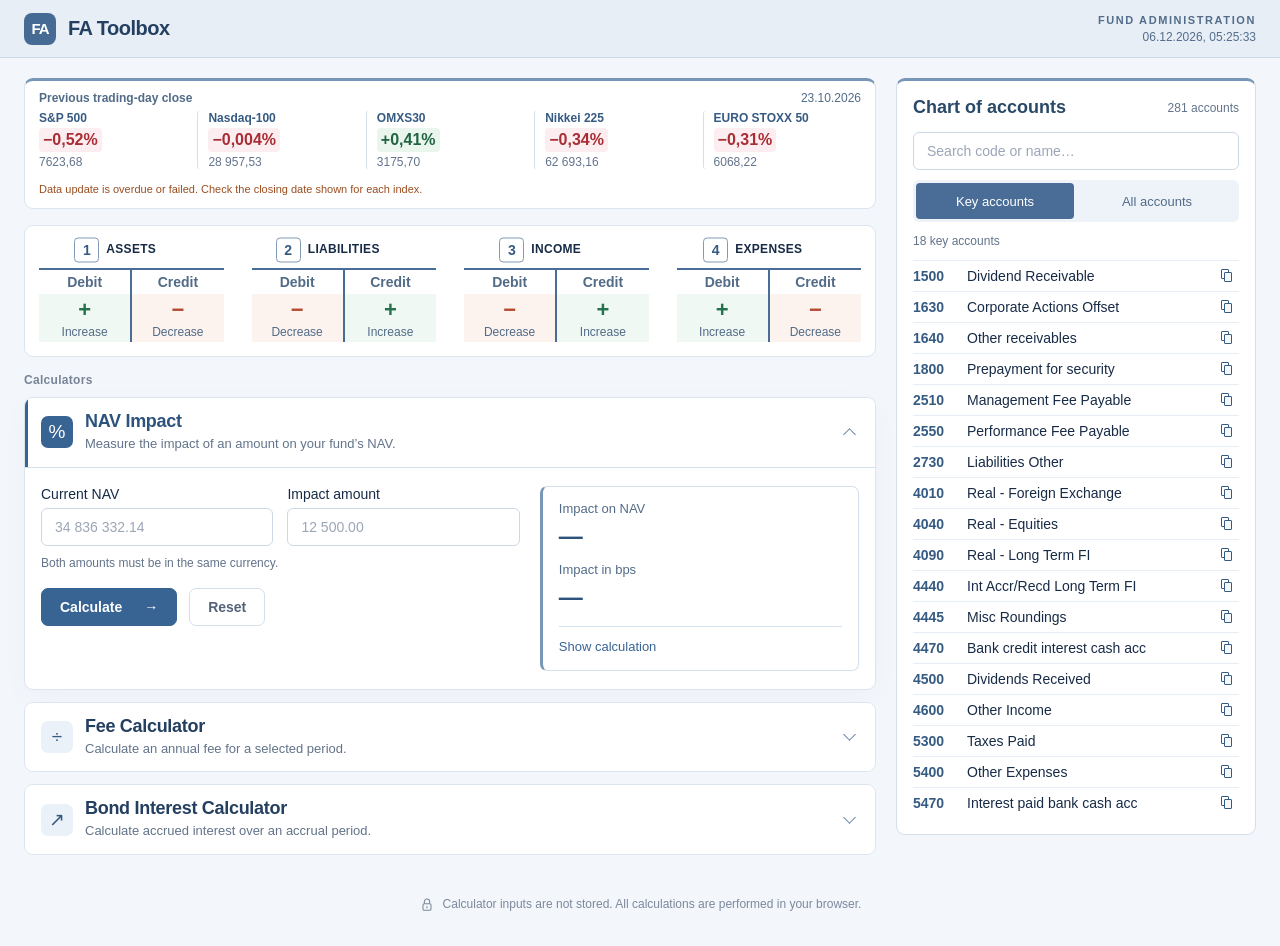
==== commit 72f87f5b: "Keep information cards white with focused accents and compact index changes" ====
--- a/FAtoolbox/index.html
+++ b/FAtoolbox/index.html
@@ -6,14 +6,14 @@
   <meta name="description" content="Simple, private calculators for NAV impact, annual fees and accrued bond interest.">
   <title>FA Toolbox</title>
   <link rel="icon" href="data:image/svg+xml,%3Csvg xmlns='http://www.w3.org/2000/svg' viewBox='0 0 40 40'%3E%3Crect width='40' height='40' rx='10' fill='%232557df'/%3E%3Cpath d='M12 29V11h17v4H17v4h10v4H17v6' fill='white'/%3E%3C/svg%3E">
-  <link rel="stylesheet" href="css/style.css?v=20261026-9">
+  <link rel="stylesheet" href="css/style.css?v=20261026-11">
   <script src="js/utils.js" defer></script>
   <script src="js/calculators/nav-impact.js" defer></script>
   <script src="js/calculators/fee-calculator.js" defer></script>
   <script src="js/calculators/bond-interest.js" defer></script>
   <script src="data/accounts.js" defer></script>
   <script src="js/chart-of-accounts.js?v=20261026-1" defer></script>
-  <script src="js/indices-chart.js?v=20261026-7" defer></script>
+  <script src="js/indices-chart.js?v=20261026-11" defer></script>
   <script src="js/app.js?v=20261026-8" defer></script>
 </head>
 <body>
--- a/FAtoolbox/css/style.css
+++ b/FAtoolbox/css/style.css
@@ -729,3 +729,21 @@
   .chart-copy { width: 32px; height: 32px; }
 }
 
+/* Compact market summary; keep the selected light workbench palette. */
+.indices-header { margin-bottom: 6px; }
+.index-card h3 { margin-bottom: 3px; }
+.index-card .index-change { display: table; margin: 0; padding: 1px 4px; font-size: 16px; }
+.index-card .index-close { display: block; margin-top: 3px; color: #62738a; font-size: 12px; font-weight: 400; }
+.indices-panel { background: #fff; border-top: 3px solid #7897b8; }
+.accounts-panel, .chart-panel, .calculator { background: #fff; }
+.chart-panel { border-top: 3px solid #7897b8; }
+.accordion, .accordion[aria-expanded=true] { background: #fff; }
+.accordion[aria-expanded=true] { box-shadow: inset 3px 0 #386494; }
+.accordion:hover { background: #f7f9fc; }
+.accordion[aria-expanded=true] .heading-copy strong { color: #2d537d; }
+.result { background: #fff; border: 1px solid #d5dfeb; border-left: 3px solid #7897b8; }
+@media(min-width:761px) {
+  .indices-panel { height: 104px; }
+  .indices-panel:has(.indices-warning:not(.sr-only)) { height: auto; min-height: 104px; }
+}
+
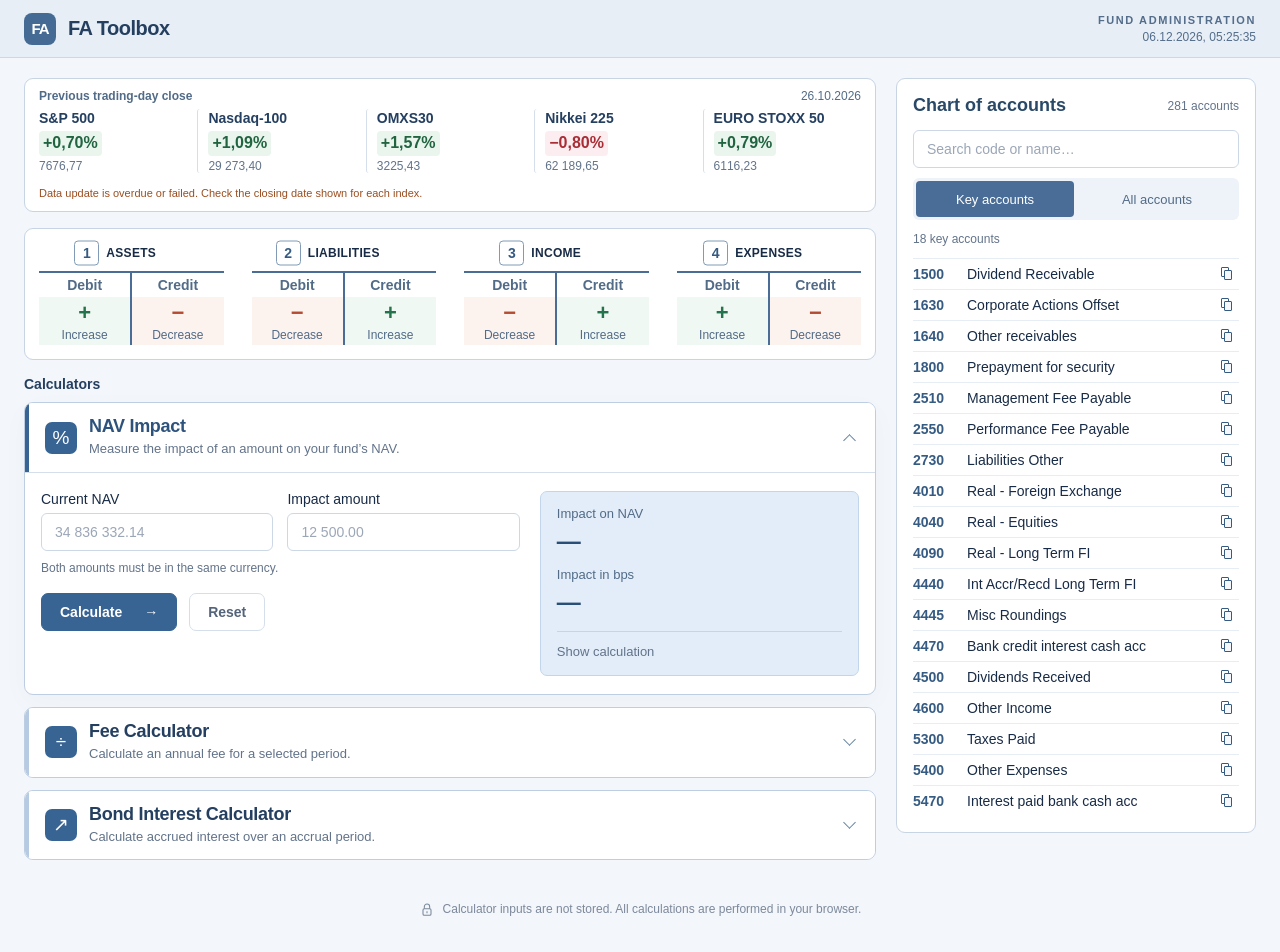
==== commit 8ab91815: "Refine index labels and calculator accents with light-blue result boxes" ====
--- a/FAtoolbox/index.html
+++ b/FAtoolbox/index.html
@@ -6,7 +6,7 @@
   <meta name="description" content="Simple, private calculators for NAV impact, annual fees and accrued bond interest.">
   <title>FA Toolbox</title>
   <link rel="icon" href="data:image/svg+xml,%3Csvg xmlns='http://www.w3.org/2000/svg' viewBox='0 0 40 40'%3E%3Crect width='40' height='40' rx='10' fill='%232557df'/%3E%3Cpath d='M12 29V11h17v4H17v4h10v4H17v6' fill='white'/%3E%3C/svg%3E">
-  <link rel="stylesheet" href="css/style.css?v=20261026-11">
+  <link rel="stylesheet" href="css/style.css?v=20261027-1">
   <script src="js/utils.js" defer></script>
   <script src="js/calculators/nav-impact.js" defer></script>
   <script src="js/calculators/fee-calculator.js" defer></script>
--- a/FAtoolbox/css/style.css
+++ b/FAtoolbox/css/style.css
@@ -731,17 +731,25 @@
 
 /* Compact market summary; keep the selected light workbench palette. */
 .indices-header { margin-bottom: 6px; }
-.index-card h3 { margin-bottom: 3px; }
+.index-card h3 { margin-bottom: 4px; font-size: 14px; font-weight: 650; color: #243f60; line-height: 1.3; }
 .index-card .index-change { display: table; margin: 0; padding: 1px 4px; font-size: 16px; }
 .index-card .index-close { display: block; margin-top: 3px; color: #62738a; font-size: 12px; font-weight: 400; }
-.indices-panel { background: #fff; border-top: 3px solid #7897b8; }
+.indices-panel { background: #fff; border: 1px solid #c7d4e4; }
 .accounts-panel, .chart-panel, .calculator { background: #fff; }
-.chart-panel { border-top: 3px solid #7897b8; }
-.accordion, .accordion[aria-expanded=true] { background: #fff; }
-.accordion[aria-expanded=true] { box-shadow: inset 3px 0 #386494; }
+.accounts-panel, .chart-panel { border: 1px solid #c7d4e4; border-radius: 9px; }
+.calculator { border: 1px solid #bdcee2; border-radius: 9px; }
+.accordion, .accordion[aria-expanded=true] { background: #fff; border-left: 4px solid #b6cbe2; }
+.accordion[aria-expanded=true] { border-left-color: #386494; box-shadow: none; }
 .accordion:hover { background: #f7f9fc; }
 .accordion[aria-expanded=true] .heading-copy strong { color: #2d537d; }
-.result { background: #fff; border: 1px solid #d5dfeb; border-left: 3px solid #7897b8; }
+.tool-icon, .accordion[aria-expanded=true] .tool-icon { background: #386494; color: #fff; }
+.section-label { color: #243f60; font-size: 14px; font-weight: 650; letter-spacing: 0; }
+.result { background: #e2edf9; border: 1px solid #c2d5eb; color: #243f60; }
+.result .metric-label { color: #526b87; }
+.result .value, .result .metric+.metric .value { color: #294e77; }
+.result .details-button, #nav-panel .result .details-button { color: #305b89; border-top-color: #c2d5eb; }
+.result .details-button:disabled, #nav-panel .result .details-button:disabled { color: #62738a; }
+.result .calculation { color: #243f60; border-top-color: #c2d5eb; }
 @media(min-width:761px) {
   .indices-panel { height: 104px; }
   .indices-panel:has(.indices-warning:not(.sr-only)) { height: auto; min-height: 104px; }
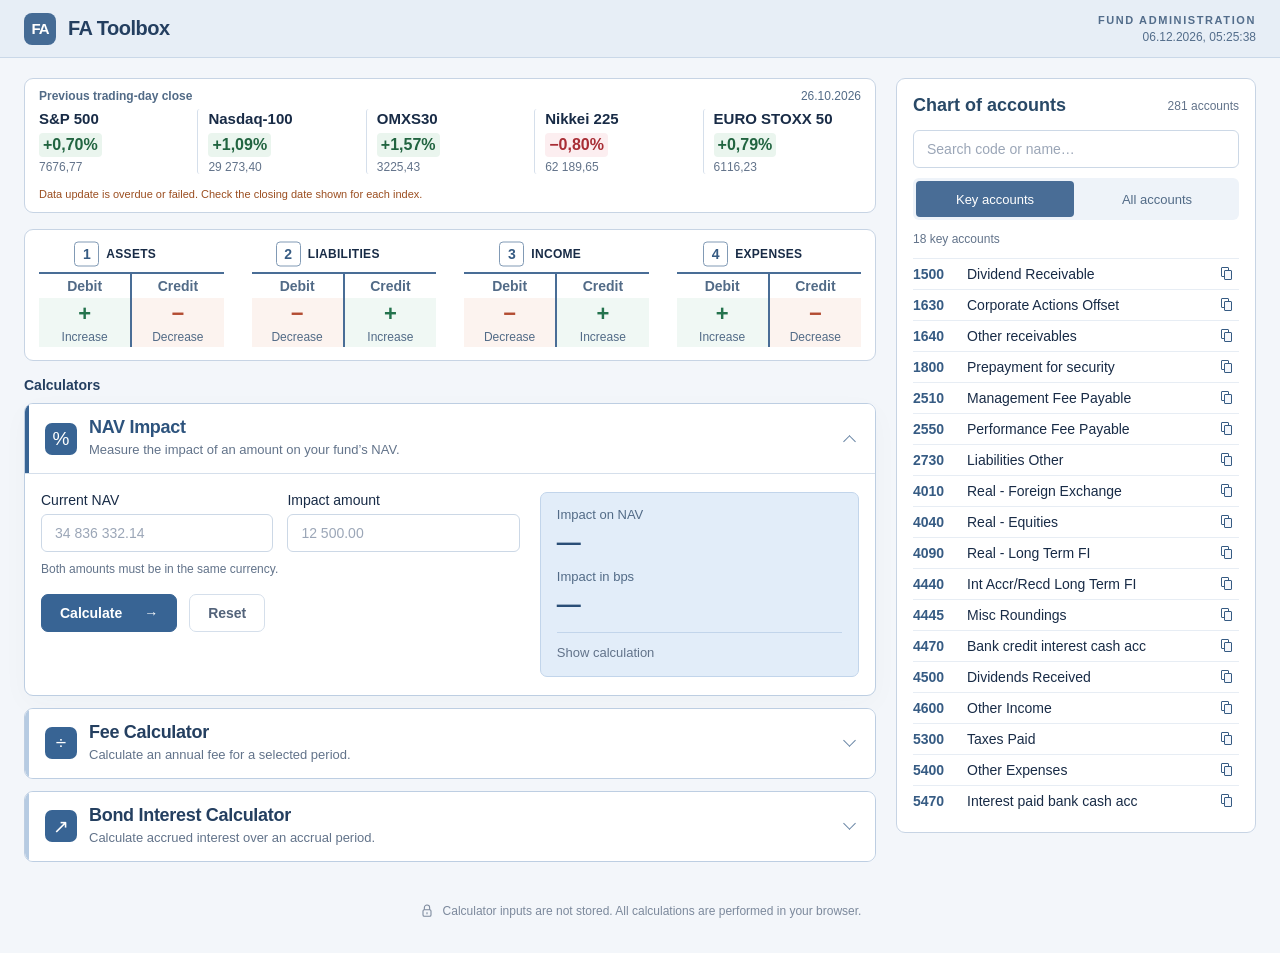
==== commit 06197bfa: "Finalize index name emphasis and publish the latest toolbox styling" ====
--- a/FAtoolbox/index.html
+++ b/FAtoolbox/index.html
@@ -6,7 +6,7 @@
   <meta name="description" content="Simple, private calculators for NAV impact, annual fees and accrued bond interest.">
   <title>FA Toolbox</title>
   <link rel="icon" href="data:image/svg+xml,%3Csvg xmlns='http://www.w3.org/2000/svg' viewBox='0 0 40 40'%3E%3Crect width='40' height='40' rx='10' fill='%232557df'/%3E%3Cpath d='M12 29V11h17v4H17v4h10v4H17v6' fill='white'/%3E%3C/svg%3E">
-  <link rel="stylesheet" href="css/style.css?v=20261027-1">
+  <link rel="stylesheet" href="css/style.css?v=20261027-2">
   <script src="js/utils.js" defer></script>
   <script src="js/calculators/nav-impact.js" defer></script>
   <script src="js/calculators/fee-calculator.js" defer></script>
--- a/FAtoolbox/css/style.css
+++ b/FAtoolbox/css/style.css
@@ -731,7 +731,7 @@
 
 /* Compact market summary; keep the selected light workbench palette. */
 .indices-header { margin-bottom: 6px; }
-.index-card h3 { margin-bottom: 4px; font-size: 14px; font-weight: 650; color: #243f60; line-height: 1.3; }
+.index-card h3 { margin-bottom: 4px; font-size: 15px; font-weight: 700; color: #182b46; line-height: 1.3; }
 .index-card .index-change { display: table; margin: 0; padding: 1px 4px; font-size: 16px; }
 .index-card .index-close { display: block; margin-top: 3px; color: #62738a; font-size: 12px; font-weight: 400; }
 .indices-panel { background: #fff; border: 1px solid #c7d4e4; }
@@ -754,4 +754,7 @@
   .indices-panel { height: 104px; }
   .indices-panel:has(.indices-warning:not(.sr-only)) { height: auto; min-height: 104px; }
 }
-
+@media(min-width:1000px) and (max-width:1199px) {
+  .index-card h3 { font-size: 14px; }
+}
+
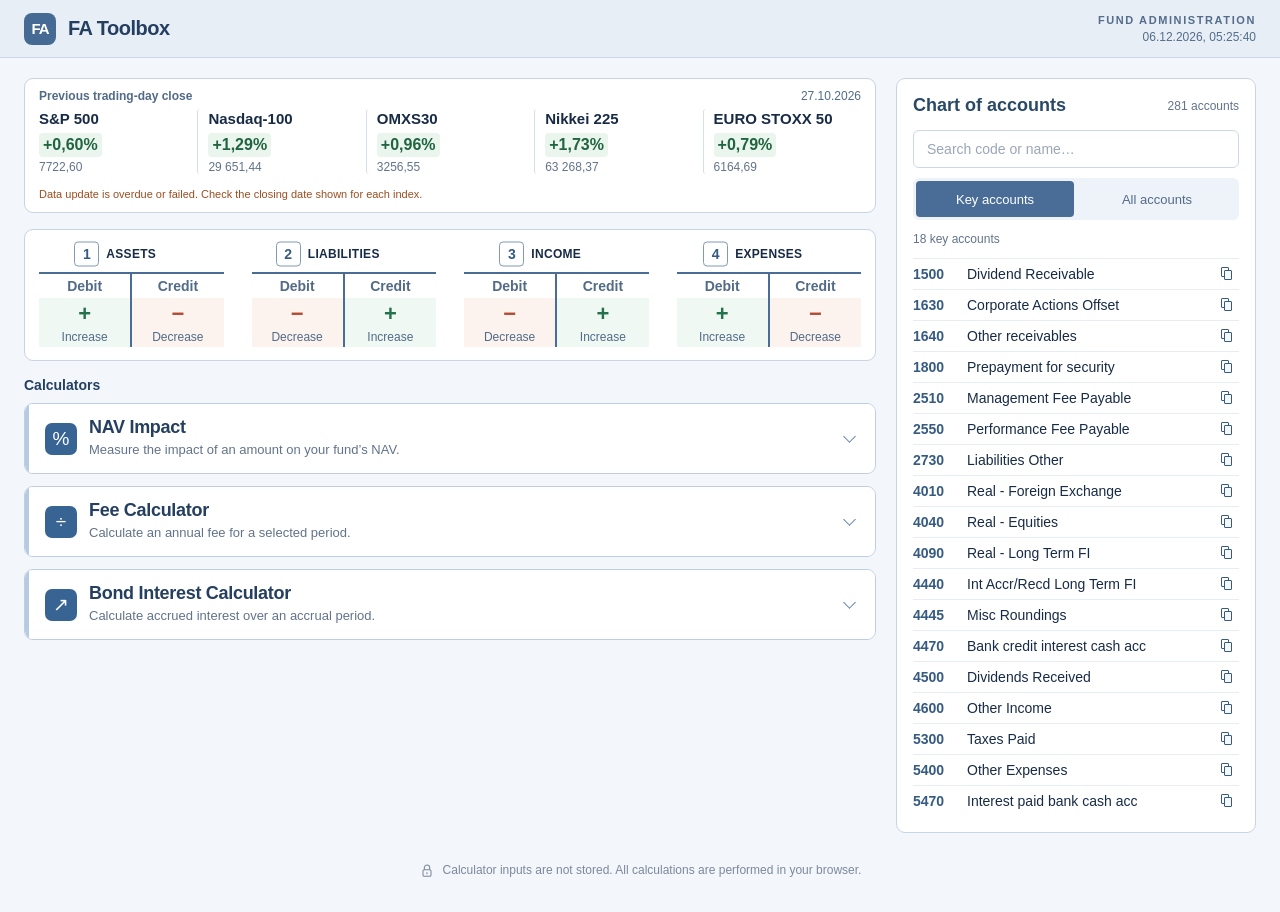
==== commit fb5bd6ea: "Make index refresh resilient and start calculators collapsed" ====
--- a/FAtoolbox/index.html
+++ b/FAtoolbox/index.html
@@ -13,8 +13,8 @@
   <script src="js/calculators/bond-interest.js" defer></script>
   <script src="data/accounts.js" defer></script>
   <script src="js/chart-of-accounts.js?v=20261026-1" defer></script>
-  <script src="js/indices-chart.js?v=20261026-11" defer></script>
-  <script src="js/app.js?v=20261026-8" defer></script>
+  <script src="js/indices-chart.js?v=20261028-1" defer></script>
+  <script src="js/app.js?v=20261028-1" defer></script>
 </head>
 <body>
   <header class="topbar"><div class="brand"><span class="brand-mark" aria-hidden="true">FA</span><h1>FA Toolbox</h1></div><div class="topbar-info"><span class="top-note">FUND ADMINISTRATION</span><time id="current-datetime" class="current-datetime" aria-label="Local date and time"></time></div></header>
@@ -64,3 +64,4 @@
   <div id="copy-notification" class="copy-notification" role="status" aria-atomic="true"></div>
 </body>
 </html>
+
